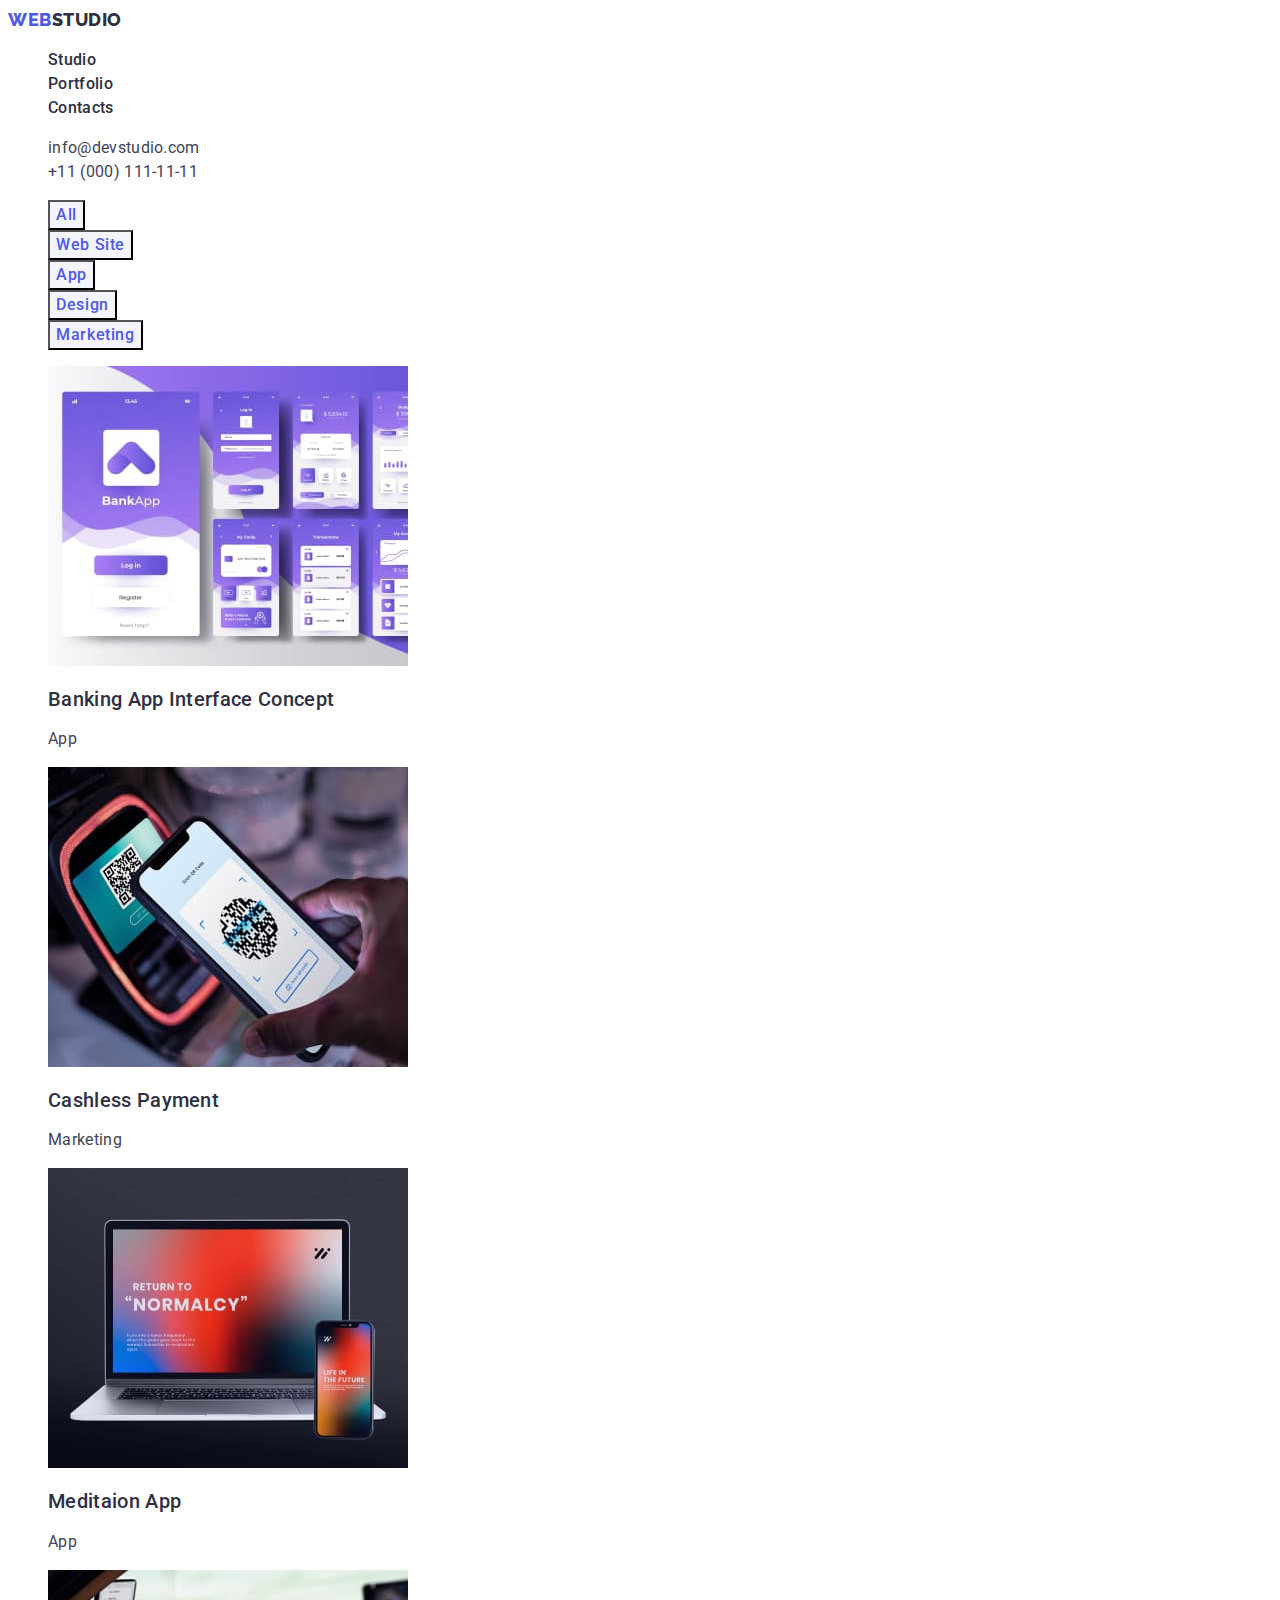
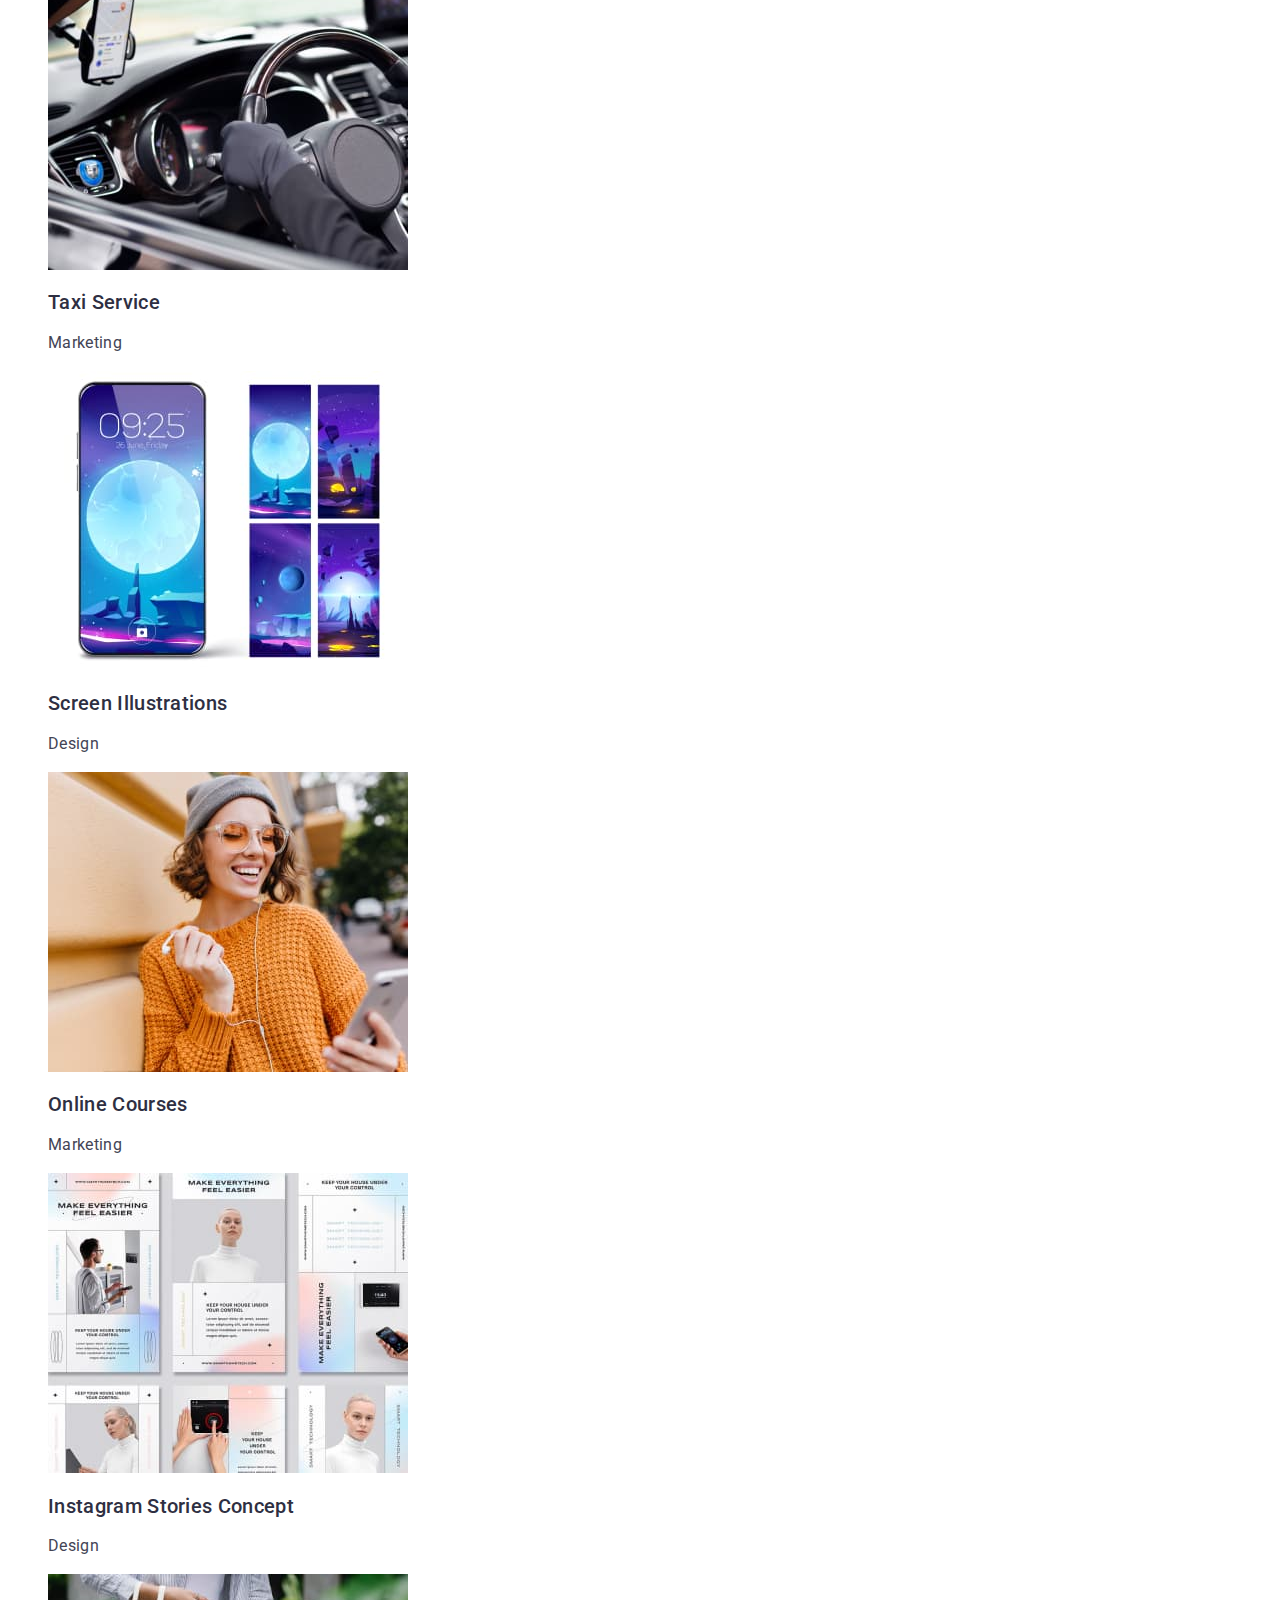
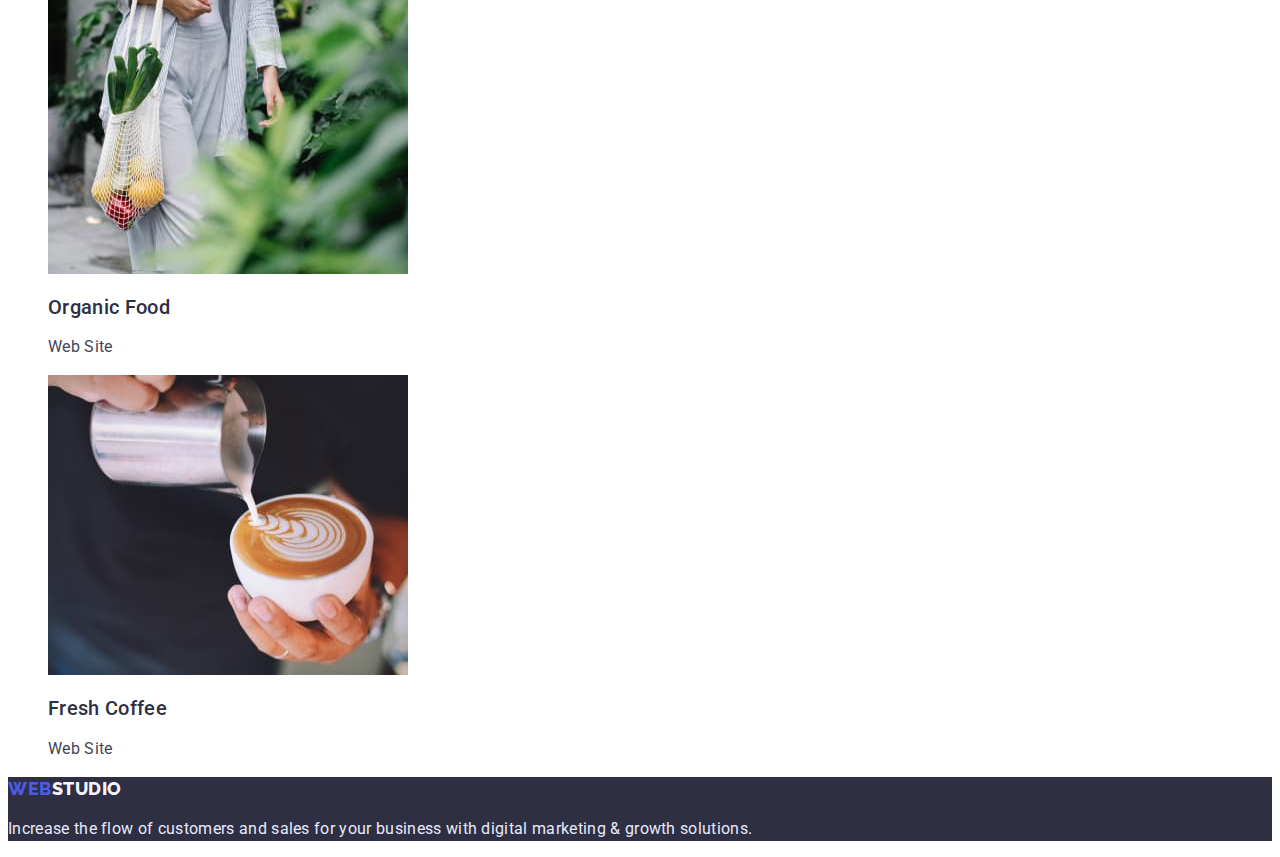
==== portfolio.html @ ab14de2b "Initial commit" ====
<!DOCTYPE html>
<html lang="en">
  <head>
    <meta charset="UTF-8" />
    <meta http-equiv="X-UA-Compatible" content="IE=edge" />
    <meta name="viewport" content="width=, initial-scale=1.0" />
    <title>Portfolio</title>
    <link rel="preconnect" href="https://fonts.googleapis.com" />
    <link rel="preconnect" href="https://fonts.gstatic.com" crossorigin />
    <link
      href="https://fonts.googleapis.com/css2?family=Raleway:wght@800&family=Roboto:wght@400;500;700;900&display=swap"
      rel="stylesheet"
    />
    <link rel="stylesheet" href="./css/styles.css" />
  </head>
  <body>
    <header>
      <nav>
        <a href="./index.html" class="logo"
          ><span class="logo-color"> Web</span>Studio
        </a>
        <ul>
          <li class="list"><a href="" class="link-navigation">Studio</a></li>
          <li class="list">
            <a href="./portfolio.html" class="link-navigation">Portfolio</a>
          </li>
          <li class="list"><a href="" class="link-navigation">Contacts</a></li>
        </ul>
      </nav>

      <address>
        <ul>
          <li class="list">
            <a href="mailto:info@devstudio.com" class="nav-adress"
              >info@devstudio.com</a
            >
          </li>
          <li class="list">
            <a href="tel:+110001111111" class="nav-adress"
              >+11 (000) 111-11-11</a
            >
          </li>
        </ul>
      </address>
    </header>
    <main>
      <section>
        <h1 class="hidden-header">Portfolio</h1>
        <ul>
          <li class="list">
            <button type="button" class="button-portfolio">All</button>
          </li>
          <li class="list">
            <button type="button" class="button-portfolio">Web Site</button>
          </li>
          <li class="list">
            <button type="button" class="button-portfolio">App</button>
          </li>
          <li class="list">
            <button type="button" class="button-portfolio">Design</button>
          </li>
          <li class="list">
            <button type="button" class="button-portfolio">Marketing</button>
          </li>
        </ul>
        <ul>
          <li class="list">
            <img
              src="./images/img8.jpg"
              alt="Banking App Interface Concept"
              width="360"
            />
            <h2 class="title-of-img-portfolio">
              Banking App Interface Concept
            </h2>
            <p class="paraghraph-text-portfolio">App</p>
          </li>
          <li class="list">
            <img src="./images/img9.jpg" alt="Cashless Payment" width="360" />
            <h2 class="title-of-img-portfolio">Cashless Payment</h2>
            <p class="paraghraph-text-portfolio">Marketing</p>
          </li>
          <li class="list">
            <img src="./images/img10.jpg" alt="Meditaion App" width="360" />
            <h2 class="title-of-img-portfolio">Meditaion App</h2>
            <p class="paraghraph-text-portfolio">App</p>
          </li>
          <li class="list">
            <img src="./images/img11.jpg" alt="Taxi Service" width="360" />
            <h2 class="title-of-img-portfolio">Taxi Service</h2>
            <p class="paraghraph-text-portfolio">Marketing</p>
          </li>
          <li class="list">
            <img
              src="./images/img12.jpg"
              alt="Screen Illustrations"
              width="360"
            />
            <h2 class="title-of-img-portfolio">Screen Illustrations</h2>
            <p class="paraghraph-text-portfolio">Design</p>
          </li>
          <li class="list">
            <img src="./images/img13.jpg" alt="Online Courses" width="360" />
            <h2 class="title-of-img-portfolio">Online Courses</h2>
            <p class="paraghraph-text-portfolio">Marketing</p>
          </li>
          <li class="list">
            <img
              src="./images/img14.jpg"
              alt="Instagram Stories Concept"
              width="360"
            />
            <h2 class="title-of-img-portfolio">Instagram Stories Concept</h2>
            <p class="paraghraph-text-portfolio">Design</p>
          </li>
          <li class="list">
            <img src="./images/img15.jpg" alt="Organic Food" width="360" />
            <h2 class="title-of-img-portfolio">Organic Food</h2>
            <p class="paraghraph-text-portfolio">Web Site</p>
          </li>
          <li class="list">
            <img src="./images/img16.jpg" alt="Fresh Coffee" width="360" />
            <h2 class="title-of-img-portfolio">Fresh Coffee</h2>
            <p class="paraghraph-text-portfolio">Web Site</p>
          </li>
        </ul>
      </section>
    </main>
    <footer class="footer">
      <a href="./index.html" class="logo-footer"
        ><span class="logo-color"> Web</span>Studio
      </a>
      <p class="text-footer">
        Increase the flow of customers and sales for your business with digital
        marketing & growth solutions.
      </p>
    </footer>
  </body>
</html>
---- css/styles.css ----
body {
  font-family: var(--main-font-family-for-site);
  letter-spacing: 0.02em;
  background: var(--title-hero-button);
}
/* Все цвета и шрифты сайта*/
:root {
  --main-color-background: #e5e5e5;
  --accent-text-color: #2e2f42;
  --accent-text-color-two: #4d5ae5;
  --color-of-paraghraphs: #434455;
  --title-hero-button: #ffffff;
  --not-white-color: #f4f4fd;
  --footer-text: #e7e9fc;
  --hover-focus-color: #404bbf;
  --main-font-family-for-site: Roboto, sans-serif;
  --font-family-for-logo: Raleway, sans-serif;
}
/*Для сброса*/
.list {
  list-style: none;
}
.hidden-header {
  position: absolute;
  width: 1px;
  height: 1px;
  margin: -1px;
  border: 0;
  padding: 0;
  white-space: nowrap;
  clip-path: inset(100%);
  clip: rect(0 0 0 0);
  overflow: hidden;
}
/* Logo*/
.logo {
  font-family: var(--font-family-for-logo);
  font-weight: 800;
  font-size: 18px;
  line-height: 1.33;
  letter-spacing: 0.03em;
  color: var(--accent-text-color);
  text-transform: uppercase;
  text-decoration: none;
}
.logo-color {
  color: var(--accent-text-color-two);
}
.logo-footer {
  text-transform: uppercase;
  font-family: var(--font-family-for-logo);
  font-weight: 800;
  font-size: 18px;
  line-height: 1.33;
  letter-spacing: 0.03em;
  text-decoration: none;
  color: var(--not-white-color);
}
/* Header*/
.link-navigation {
  text-decoration: none;
  font-weight: 500;
  font-size: 16px;
  line-height: 1.5;
  color: var(--accent-text-color);
}
.link-navigation:hover,
.link-navigation:focus,
.nav-adress:hover,
.nav-adress:focus {
  color: var(--hover-focus-color);
}
.nav-adress {
  text-decoration: none;
  font-size: 16px;
  line-height: 1.5;
  color: var(--color-of-paraghraphs);
  font-style: normal;
}
/*Секция герой*/
.hero-section {
  background-color: var(--accent-text-color);
}
.title-hero {
  font-size: 56px;
  line-height: 1.07;
  color: var(--title-hero-button);
}
.button-hero {
  background-color: var(--accent-text-color-two);
  color: var(--title-hero-button);
  font-weight: 500;
  font-size: 16px;
  line-height: 1.5;
  cursor: pointer;
  font-family: var(--main-font-family-for-site);
}
/* Секция our advantages*/
.title-our-advantages {
  color: var(--accent-text-color);
  font-weight: 500;
  font-size: 20px;
  line-height: 1.2;
}
.text-our-advantages {
  color: var(--color-of-paraghraphs);
  font-size: 16px;
  line-height: 1.5;
}

/*Секция What are we doing*/
.title-our-services {
  color: var(--accent-text-color);
  font-size: 36px;
  line-height: 1.11;
}
/*Секция Our Team*/
.section-our-team {
  background-color: var(--not-white-color);
}
.title-section-our-team {
  color: var(--accent-text-color);
  font-size: 36px;
  line-height: 1.11;
}
.images-our-team {
  background-color: var(--title-hero-button);
}
.names-of-our-team {
  color: var(--accent-text-color);
  font-weight: 500;
  font-size: 20px;
  line-height: 1.2;
}
.proffesionals-of-our-team {
  color: var(--color-of-paraghraphs);
  font-size: 16px;
  line-height: 1.5;
}
/*Футер*/
.footer {
  background-color: var(--accent-text-color);
}
.text-footer {
  font-size: 16px;
  line-height: 1.5;
  color: var(--footer-text);
}

/*Страница портфолио без хедера и футера*/
.button-portfolio {
  font-weight: 500;
  font-size: 16px;
  line-height: 1.5;
  color: var(--accent-text-color-two);
  background-color: var(--not-white-color);
  cursor: pointer;
  letter-spacing: 0.04em;
  font-family: var(--main-font-family-for-site);
}
.button-portfolio:hover,
.button-portfolio:focus {
  background-color: var(--hover-focus-color);
  color: var(--title-hero-button);
}
.title-of-img-portfolio {
  font-weight: 500;
  font-size: 20px;
  line-height: 1.2;
  color: var(--accent-text-color);
}
.paraghraph-text-portfolio {
  font-size: 16px;
  line-height: 1.5;
  color: var(--color-of-paraghraphs);
}
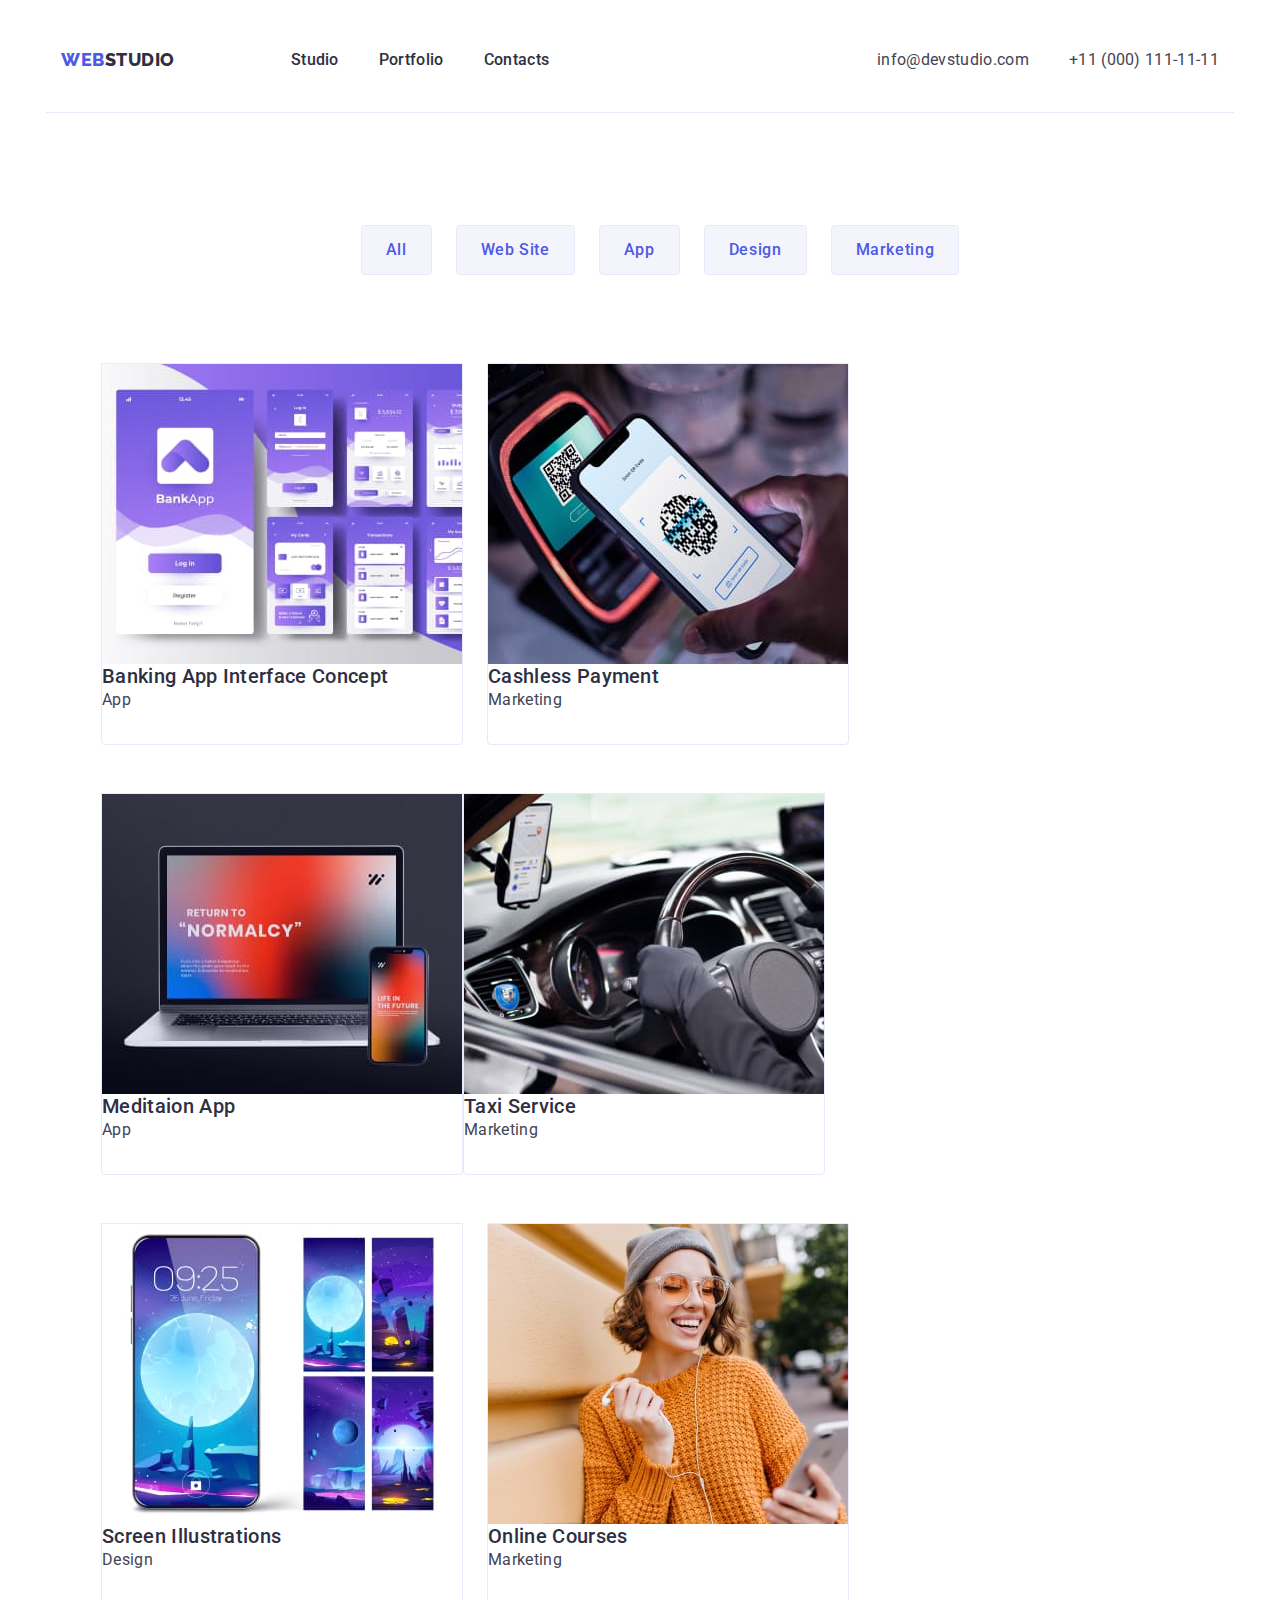
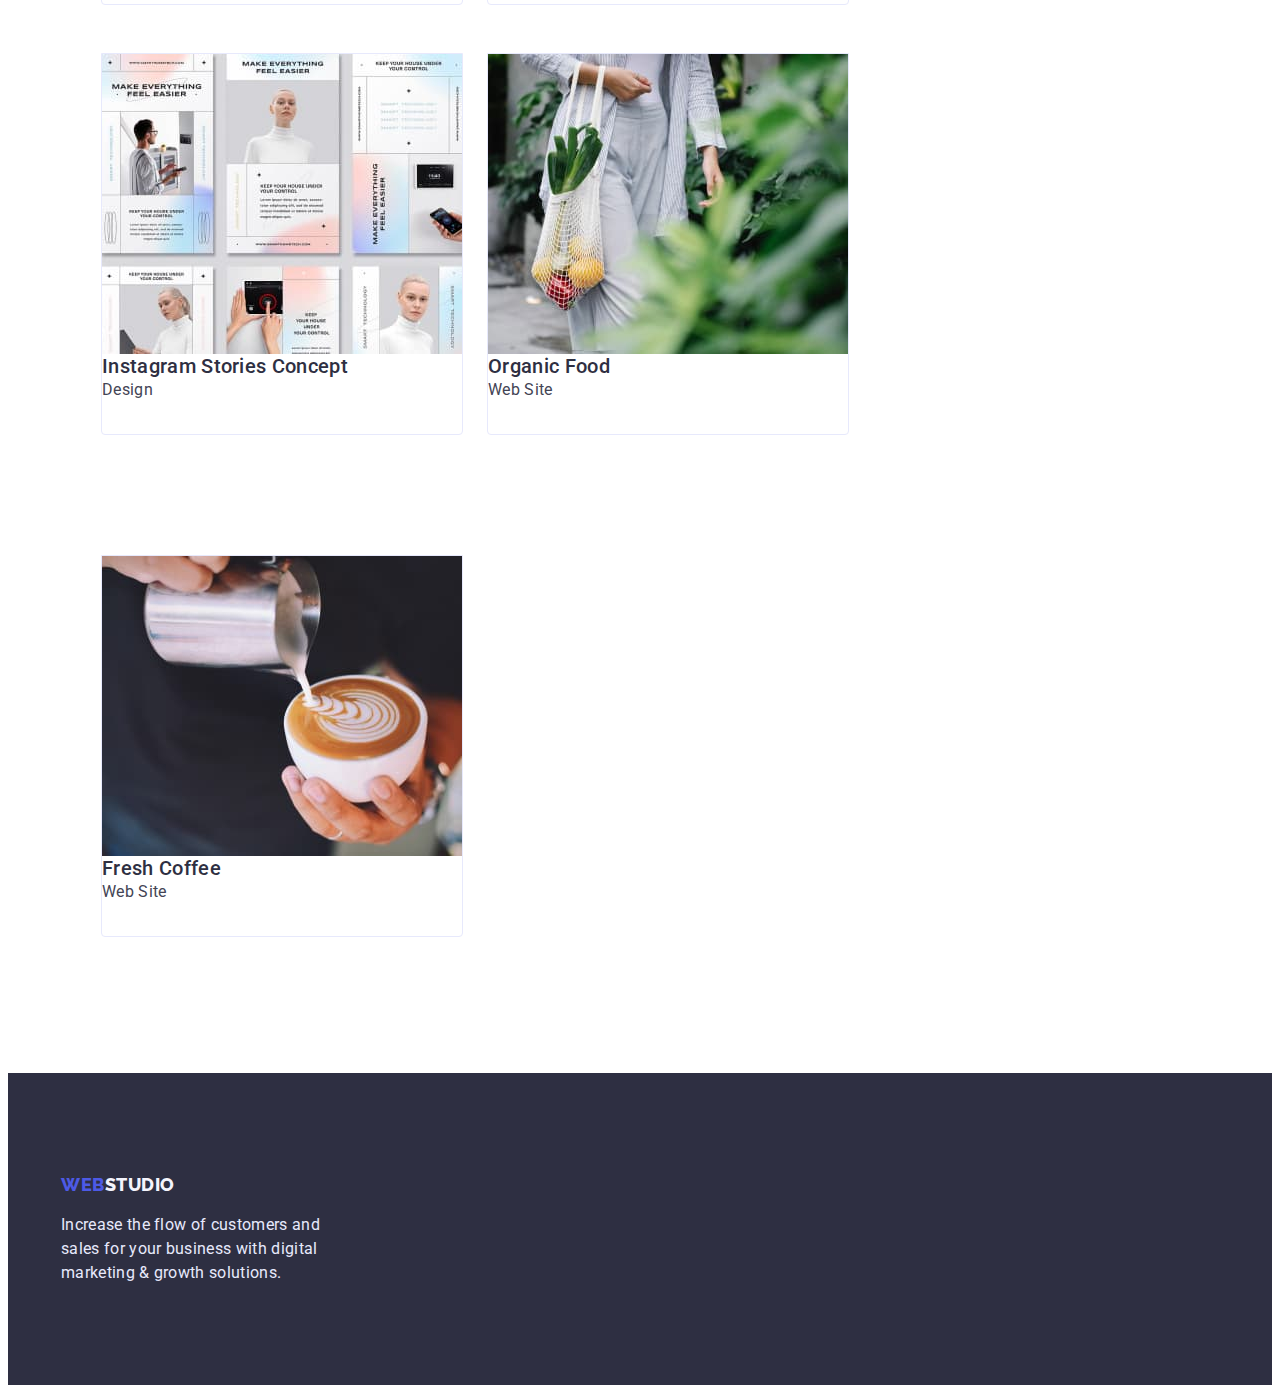
==== commit 288e7740: "осталось пофиксить страницу портфолио где фото" ====
--- a/portfolio.html
+++ b/portfolio.html
@@ -11,129 +11,144 @@
       href="https://fonts.googleapis.com/css2?family=Raleway:wght@800&family=Roboto:wght@400;500;700;900&display=swap"
       rel="stylesheet"
     />
+    <link
+      rel="stylesheet"
+      href="https://cdnjs.cloudflare.com/ajax/libs/modern-normalize/1.1.0/modern-normalize.min.css"
+      integrity="sha512-wpPYUAdjBVSE4KJnH1VR1HeZfpl1ub8YT/NKx4PuQ5NmX2tKuGu6U/JRp5y+Y8XG2tV+wKQpNHVUX03MfMFn9Q=="
+      crossorigin="anonymous"
+      referrerpolicy="no-referrer"
+    />
     <link rel="stylesheet" href="./css/styles.css" />
   </head>
   <body>
     <header>
-      <nav>
-        <a href="./index.html" class="logo"
-          ><span class="logo-color"> Web</span>Studio
-        </a>
-        <ul>
-          <li class="list"><a href="" class="link-navigation">Studio</a></li>
-          <li class="list">
-            <a href="./portfolio.html" class="link-navigation">Portfolio</a>
-          </li>
-          <li class="list"><a href="" class="link-navigation">Contacts</a></li>
-        </ul>
-      </nav>
+      <div class="container header-container">
+        <nav class="header-nav">
+          <a href="./index.html" class="logo"
+            ><span class="logo-color"> Web</span>Studio
+          </a>
+          <ul class="header-list">
+            <li class="list"><a href="" class="link-navigation">Studio</a></li>
+            <li class="list">
+              <a href="./portfolio.html" class="link-navigation">Portfolio</a>
+            </li>
+            <li class="list">
+              <a href="" class="link-navigation">Contacts</a>
+            </li>
+          </ul>
+        </nav>
 
-      <address>
-        <ul>
-          <li class="list">
-            <a href="mailto:info@devstudio.com" class="nav-adress"
-              >info@devstudio.com</a
-            >
-          </li>
-          <li class="list">
-            <a href="tel:+110001111111" class="nav-adress"
-              >+11 (000) 111-11-11</a
-            >
-          </li>
-        </ul>
-      </address>
+        <address>
+          <ul class="header-adress">
+            <li class="list">
+              <a href="mailto:info@devstudio.com" class="nav-adress"
+                >info@devstudio.com</a
+              >
+            </li>
+            <li class="list">
+              <a href="tel:+110001111111" class="nav-adress"
+                >+11 (000) 111-11-11</a
+              >
+            </li>
+          </ul>
+        </address>
+      </div>
     </header>
     <main>
       <section>
-        <h1 class="hidden-header">Portfolio</h1>
-        <ul>
-          <li class="list">
-            <button type="button" class="button-portfolio">All</button>
-          </li>
-          <li class="list">
-            <button type="button" class="button-portfolio">Web Site</button>
-          </li>
-          <li class="list">
-            <button type="button" class="button-portfolio">App</button>
-          </li>
-          <li class="list">
-            <button type="button" class="button-portfolio">Design</button>
-          </li>
-          <li class="list">
-            <button type="button" class="button-portfolio">Marketing</button>
-          </li>
-        </ul>
-        <ul>
-          <li class="list">
-            <img
-              src="./images/img8.jpg"
-              alt="Banking App Interface Concept"
-              width="360"
-            />
-            <h2 class="title-of-img-portfolio">
-              Banking App Interface Concept
-            </h2>
-            <p class="paraghraph-text-portfolio">App</p>
-          </li>
-          <li class="list">
-            <img src="./images/img9.jpg" alt="Cashless Payment" width="360" />
-            <h2 class="title-of-img-portfolio">Cashless Payment</h2>
-            <p class="paraghraph-text-portfolio">Marketing</p>
-          </li>
-          <li class="list">
-            <img src="./images/img10.jpg" alt="Meditaion App" width="360" />
-            <h2 class="title-of-img-portfolio">Meditaion App</h2>
-            <p class="paraghraph-text-portfolio">App</p>
-          </li>
-          <li class="list">
-            <img src="./images/img11.jpg" alt="Taxi Service" width="360" />
-            <h2 class="title-of-img-portfolio">Taxi Service</h2>
-            <p class="paraghraph-text-portfolio">Marketing</p>
-          </li>
-          <li class="list">
-            <img
-              src="./images/img12.jpg"
-              alt="Screen Illustrations"
-              width="360"
-            />
-            <h2 class="title-of-img-portfolio">Screen Illustrations</h2>
-            <p class="paraghraph-text-portfolio">Design</p>
-          </li>
-          <li class="list">
-            <img src="./images/img13.jpg" alt="Online Courses" width="360" />
-            <h2 class="title-of-img-portfolio">Online Courses</h2>
-            <p class="paraghraph-text-portfolio">Marketing</p>
-          </li>
-          <li class="list">
-            <img
-              src="./images/img14.jpg"
-              alt="Instagram Stories Concept"
-              width="360"
-            />
-            <h2 class="title-of-img-portfolio">Instagram Stories Concept</h2>
-            <p class="paraghraph-text-portfolio">Design</p>
-          </li>
-          <li class="list">
-            <img src="./images/img15.jpg" alt="Organic Food" width="360" />
-            <h2 class="title-of-img-portfolio">Organic Food</h2>
-            <p class="paraghraph-text-portfolio">Web Site</p>
-          </li>
-          <li class="list">
-            <img src="./images/img16.jpg" alt="Fresh Coffee" width="360" />
-            <h2 class="title-of-img-portfolio">Fresh Coffee</h2>
-            <p class="paraghraph-text-portfolio">Web Site</p>
-          </li>
-        </ul>
+        <div class="container">
+          <h1 class="hidden-header">Portfolio</h1>
+          <ul class="portfolio-button-list">
+            <li class="list button-portfolio-li">
+              <button type="button" class="button-portfolio">All</button>
+            </li>
+            <li class="list button-portfolio-li">
+              <button type="button" class="button-portfolio">Web Site</button>
+            </li>
+            <li class="list button-portfolio-li">
+              <button type="button" class="button-portfolio">App</button>
+            </li>
+            <li class="list button-portfolio-li">
+              <button type="button" class="button-portfolio">Design</button>
+            </li>
+            <li class="list button-portfolio-li">
+              <button type="button" class="button-portfolio">Marketing</button>
+            </li>
+          </ul>
+          <ul class="images-portfolio-list">
+            <li class="list portfolio-images-item">
+              <img
+                src="./images/img8.jpg"
+                alt="Banking App Interface Concept"
+                width="360"
+              />
+              <h2 class="title-of-img-portfolio">
+                Banking App Interface Concept
+              </h2>
+              <p class="paraghraph-text-portfolio">App</p>
+            </li>
+            <li class="list portfolio-images-item">
+              <img src="./images/img9.jpg" alt="Cashless Payment" width="360" />
+              <h2 class="title-of-img-portfolio">Cashless Payment</h2>
+              <p class="paraghraph-text-portfolio">Marketing</p>
+            </li>
+            <li class="list portfolio-images-item">
+              <img src="./images/img10.jpg" alt="Meditaion App" width="360" />
+              <h2 class="title-of-img-portfolio">Meditaion App</h2>
+              <p class="paraghraph-text-portfolio">App</p>
+            </li>
+            <li class="list portfolio-images-item">
+              <img src="./images/img11.jpg" alt="Taxi Service" width="360" />
+              <h2 class="title-of-img-portfolio">Taxi Service</h2>
+              <p class="paraghraph-text-portfolio">Marketing</p>
+            </li>
+            <li class="list portfolio-images-item">
+              <img
+                src="./images/img12.jpg"
+                alt="Screen Illustrations"
+                width="360"
+              />
+              <h2 class="title-of-img-portfolio">Screen Illustrations</h2>
+              <p class="paraghraph-text-portfolio">Design</p>
+            </li>
+            <li class="list portfolio-images-item">
+              <img src="./images/img13.jpg" alt="Online Courses" width="360" />
+              <h2 class="title-of-img-portfolio">Online Courses</h2>
+              <p class="paraghraph-text-portfolio">Marketing</p>
+            </li>
+            <li class="list portfolio-images-item">
+              <img
+                src="./images/img14.jpg"
+                alt="Instagram Stories Concept"
+                width="360"
+              />
+              <h2 class="title-of-img-portfolio">Instagram Stories Concept</h2>
+              <p class="paraghraph-text-portfolio">Design</p>
+            </li>
+            <li class="list portfolio-images-item">
+              <img src="./images/img15.jpg" alt="Organic Food" width="360" />
+              <h2 class="title-of-img-portfolio">Organic Food</h2>
+              <p class="paraghraph-text-portfolio">Web Site</p>
+            </li>
+            <li class="list portfolio-images-item">
+              <img src="./images/img16.jpg" alt="Fresh Coffee" width="360" />
+              <h2 class="title-of-img-portfolio">Fresh Coffee</h2>
+              <p class="paraghraph-text-portfolio">Web Site</p>
+            </li>
+          </ul>
+        </div>
       </section>
     </main>
     <footer class="footer">
-      <a href="./index.html" class="logo-footer"
-        ><span class="logo-color"> Web</span>Studio
-      </a>
-      <p class="text-footer">
-        Increase the flow of customers and sales for your business with digital
-        marketing & growth solutions.
-      </p>
+      <div class="container footer-container">
+        <a href="./index.html" class="logo-footer"
+          ><span class="logo-color"> Web</span>Studio
+        </a>
+        <p class="text-footer">
+          Increase the flow of customers and sales for your business with
+          digital marketing & growth solutions.
+        </p>
+      </div>
     </footer>
   </body>
 </html>
--- a/css/styles.css
+++ b/css/styles.css
@@ -2,6 +2,17 @@
   font-family: var(--main-font-family-for-site);
   letter-spacing: 0.02em;
   background: var(--title-hero-button);
+}
+.container {
+  width: 1158px;
+  margin: 0 auto;
+  padding-left: 15px;
+  padding-right: 15px;
+}
+img {
+  display: block;
+  max-width: 100%;
+  height: auto;
 }
 /* Все цвета и шрифты сайта*/
 :root {
@@ -32,6 +43,19 @@
   clip: rect(0 0 0 0);
   overflow: hidden;
 }
+h1,
+h2,
+h3,
+h4,
+h5,
+h6,
+p {
+  margin: 0;
+}
+ul {
+  margin: o;
+  padding: o;
+}
 /* Logo*/
 .logo {
   font-family: var(--font-family-for-logo);
@@ -42,6 +66,8 @@
   color: var(--accent-text-color);
   text-transform: uppercase;
   text-decoration: none;
+  display: flex;
+  margin-right: 76px;
 }
 .logo-color {
   color: var(--accent-text-color-two);
@@ -55,6 +81,7 @@
   letter-spacing: 0.03em;
   text-decoration: none;
   color: var(--not-white-color);
+  padding-right: auto;
 }
 /* Header*/
 .link-navigation {
@@ -77,14 +104,44 @@
   color: var(--color-of-paraghraphs);
   font-style: normal;
 }
+.header-container {
+  display: flex;
+  align-items: center;
+  justify-content: space-between;
+  padding-top: 24px;
+  padding-bottom: 24px;
+  border-bottom: 1px solid #e7e9fc;
+}
+.header-nav {
+  display: flex;
+  align-items: center;
+}
+.header-list {
+  display: flex;
+  align-items: center;
+  gap: 40px;
+}
+.header-adress {
+  display: flex;
+  margin-right: auto;
+  gap: 40px;
+}
 /*Секция герой*/
 .hero-section {
   background-color: var(--accent-text-color);
+  padding-top: 188px;
+  padding-bottom: 188px;
+  text-align: center;
 }
 .title-hero {
+  max-width: 496px;
   font-size: 56px;
   line-height: 1.07;
   color: var(--title-hero-button);
+  margin-left: auto;
+  margin-right: auto;
+  text-align: center;
+  padding-bottom: 48px;
 }
 .button-hero {
   background-color: var(--accent-text-color-two);
@@ -94,34 +151,65 @@
   line-height: 1.5;
   cursor: pointer;
   font-family: var(--main-font-family-for-site);
-}
+  display: block;
+  margin: 0 auto 48px auto;
+  padding: 16px 32px;
+  border-radius: 4px;
+}
+
 /* Секция our advantages*/
 .title-our-advantages {
   color: var(--accent-text-color);
   font-weight: 500;
   font-size: 20px;
   line-height: 1.2;
+  padding-bottom: 8px;
 }
 .text-our-advantages {
   color: var(--color-of-paraghraphs);
   font-size: 16px;
   line-height: 1.5;
-}
-
+  width: 264px;
+  height: 72px;
+}
+.advantages-container {
+  display: flex;
+  padding-top: 120px;
+  padding-bottom: 120px;
+}
+.advantages-list {
+  display: flex;
+  gap: 24px;
+}
 /*Секция What are we doing*/
 .title-our-services {
   color: var(--accent-text-color);
   font-size: 36px;
   line-height: 1.11;
+  margin-left: auto;
+  margin-right: auto;
+  text-align: center;
+  padding-bottom: 72px;
+}
+.our-services-container {
+  padding-bottom: 120px;
+}
+.list-ourservices {
+  display: flex;
+  gap: 24px;
 }
 /*Секция Our Team*/
 .section-our-team {
   background-color: var(--not-white-color);
+  padding-bottom: 120px;
 }
 .title-section-our-team {
   color: var(--accent-text-color);
   font-size: 36px;
   line-height: 1.11;
+  text-align: center;
+  padding-top: 120px;
+  padding-bottom: 72px;
 }
 .images-our-team {
   background-color: var(--title-hero-button);
@@ -131,11 +219,24 @@
   font-weight: 500;
   font-size: 20px;
   line-height: 1.2;
+  text-align: center;
+  padding-top: 32px;
+  padding-bottom: 8px;
 }
 .proffesionals-of-our-team {
   color: var(--color-of-paraghraphs);
   font-size: 16px;
   line-height: 1.5;
+  text-align: center;
+}
+.our-team-list {
+  display: flex;
+  gap: 24px;
+}
+.images-our-team {
+  padding-bottom: 32px;
+  border: 1px solid #e7e9fc;
+  border-radius: 0px 0px 4px 4px;
 }
 /*Футер*/
 .footer {
@@ -145,8 +246,14 @@
   font-size: 16px;
   line-height: 1.5;
   color: var(--footer-text);
-}
-
+  width: 264px;
+  height: 72px;
+  padding-top: 16px;
+}
+.footer-container {
+  padding-top: 100px;
+  padding-bottom: 100px;
+}
 /*Страница портфолио без хедера и футера*/
 .button-portfolio {
   font-weight: 500;
@@ -157,6 +264,16 @@
   cursor: pointer;
   letter-spacing: 0.04em;
   font-family: var(--main-font-family-for-site);
+  border: 1px solid #e7e9fc;
+  border-radius: 4px;
+  padding: 12px 24px 12px 24px;
+}
+.portfolio-button-list {
+  display: flex;
+  gap: 24px;
+  justify-content: center;
+  padding-top: 96px;
+  padding-bottom: 72px;
 }
 .button-portfolio:hover,
 .button-portfolio:focus {
@@ -174,3 +291,26 @@
   line-height: 1.5;
   color: var(--color-of-paraghraphs);
 }
+.images-portfolio-list {
+  display: flex;
+  flex-wrap: wrap;
+}
+.portfolio-images-item {
+  width: 360px;
+  margin-right: 24px;
+  margin-bottom: 48px;
+  border: 1px solid #e7e9fc;
+  border-radius: 0px 0px 4px 4px;
+  padding-bottom: 32px;
+}
+.portfolio-images-item:nth-child(3n) {
+  margin-right: 0px;
+}
+.portfolio-images-item:nth-last-child(-n + 3) {
+  margin-bottom: 120px;
+}
+
+.img-container-portfolio {
+  display: flex;
+  flex-wrap: wrap;
+}
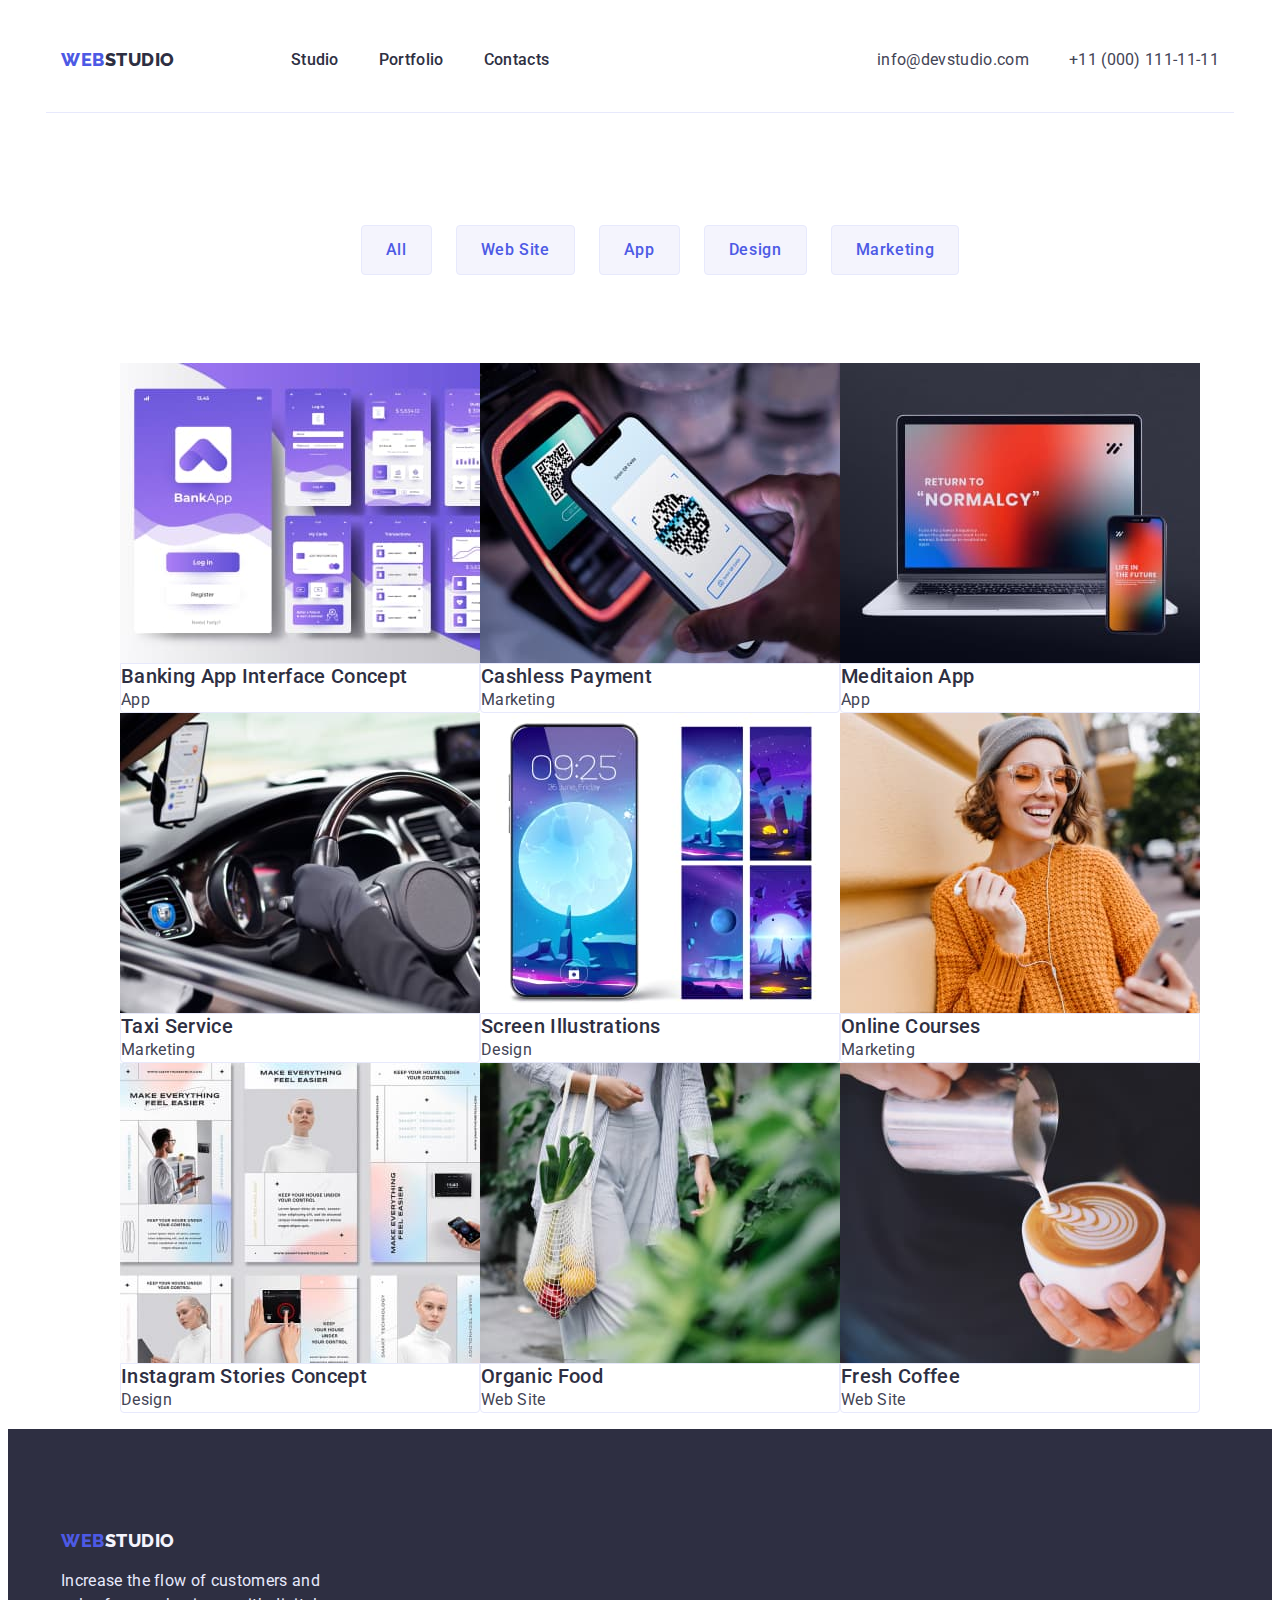
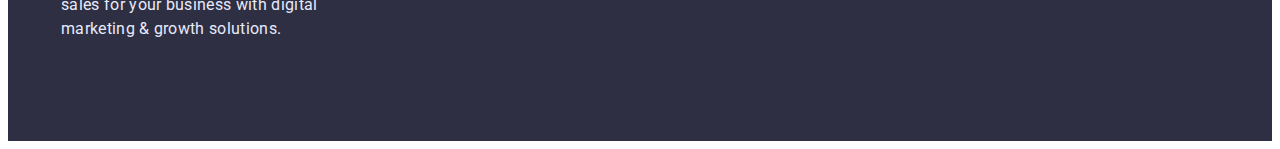
==== commit 3904284e: "пофиксить картинки" ====
--- a/portfolio.html
+++ b/portfolio.html
@@ -82,25 +82,33 @@
                 alt="Banking App Interface Concept"
                 width="360"
               />
-              <h2 class="title-of-img-portfolio">
-                Banking App Interface Concept
-              </h2>
-              <p class="paraghraph-text-portfolio">App</p>
+              <div class="text-portfolio-box">
+                <h2 class="title-of-img-portfolio">
+                  Banking App Interface Concept
+                </h2>
+                <p class="paraghraph-text-portfolio">App</p>
+              </div>
             </li>
             <li class="list portfolio-images-item">
               <img src="./images/img9.jpg" alt="Cashless Payment" width="360" />
-              <h2 class="title-of-img-portfolio">Cashless Payment</h2>
-              <p class="paraghraph-text-portfolio">Marketing</p>
+              <div class="text-portfolio-box">
+                <h2 class="title-of-img-portfolio">Cashless Payment</h2>
+                <p class="paraghraph-text-portfolio">Marketing</p>
+              </div>
             </li>
             <li class="list portfolio-images-item">
               <img src="./images/img10.jpg" alt="Meditaion App" width="360" />
-              <h2 class="title-of-img-portfolio">Meditaion App</h2>
-              <p class="paraghraph-text-portfolio">App</p>
+              <div class="text-portfolio-box">
+                <h2 class="title-of-img-portfolio">Meditaion App</h2>
+                <p class="paraghraph-text-portfolio">App</p>
+              </div>
             </li>
             <li class="list portfolio-images-item">
               <img src="./images/img11.jpg" alt="Taxi Service" width="360" />
-              <h2 class="title-of-img-portfolio">Taxi Service</h2>
-              <p class="paraghraph-text-portfolio">Marketing</p>
+              <div class="text-portfolio-box">
+                <h2 class="title-of-img-portfolio">Taxi Service</h2>
+                <p class="paraghraph-text-portfolio">Marketing</p>
+              </div>
             </li>
             <li class="list portfolio-images-item">
               <img
@@ -108,13 +116,17 @@
                 alt="Screen Illustrations"
                 width="360"
               />
-              <h2 class="title-of-img-portfolio">Screen Illustrations</h2>
-              <p class="paraghraph-text-portfolio">Design</p>
+              <div class="text-portfolio-box">
+                <h2 class="title-of-img-portfolio">Screen Illustrations</h2>
+                <p class="paraghraph-text-portfolio">Design</p>
+              </div>
             </li>
             <li class="list portfolio-images-item">
               <img src="./images/img13.jpg" alt="Online Courses" width="360" />
-              <h2 class="title-of-img-portfolio">Online Courses</h2>
-              <p class="paraghraph-text-portfolio">Marketing</p>
+              <div class="text-portfolio-box">
+                <h2 class="title-of-img-portfolio">Online Courses</h2>
+                <p class="paraghraph-text-portfolio">Marketing</p>
+              </div>
             </li>
             <li class="list portfolio-images-item">
               <img
@@ -122,18 +134,26 @@
                 alt="Instagram Stories Concept"
                 width="360"
               />
-              <h2 class="title-of-img-portfolio">Instagram Stories Concept</h2>
-              <p class="paraghraph-text-portfolio">Design</p>
+              <div class="text-portfolio-box">
+                <h2 class="title-of-img-portfolio">
+                  Instagram Stories Concept
+                </h2>
+                <p class="paraghraph-text-portfolio">Design</p>
+              </div>
             </li>
             <li class="list portfolio-images-item">
               <img src="./images/img15.jpg" alt="Organic Food" width="360" />
-              <h2 class="title-of-img-portfolio">Organic Food</h2>
-              <p class="paraghraph-text-portfolio">Web Site</p>
+              <div class="text-portfolio-box">
+                <h2 class="title-of-img-portfolio">Organic Food</h2>
+                <p class="paraghraph-text-portfolio">Web Site</p>
+              </div>
             </li>
             <li class="list portfolio-images-item">
               <img src="./images/img16.jpg" alt="Fresh Coffee" width="360" />
-              <h2 class="title-of-img-portfolio">Fresh Coffee</h2>
-              <p class="paraghraph-text-portfolio">Web Site</p>
+              <div class="text-portfolio-box">
+                <h2 class="title-of-img-portfolio">Fresh Coffee</h2>
+                <p class="paraghraph-text-portfolio">Web Site</p>
+              </div>
             </li>
           </ul>
         </div>
--- a/css/styles.css
+++ b/css/styles.css
@@ -294,23 +294,17 @@
 .images-portfolio-list {
   display: flex;
   flex-wrap: wrap;
-}
-.portfolio-images-item {
-  width: 360px;
-  margin-right: 24px;
-  margin-bottom: 48px;
+  margin-left: 0;
+  justify-content: center;
+}
+
+.button-portfolio-li {
+  gap: 24px;
+  flex-basis: calk((100%-48px)/3);
+}
+.img-container-portfolio {
+}
+.text-portfolio-box {
   border: 1px solid #e7e9fc;
   border-radius: 0px 0px 4px 4px;
-  padding-bottom: 32px;
-}
-.portfolio-images-item:nth-child(3n) {
-  margin-right: 0px;
-}
-.portfolio-images-item:nth-last-child(-n + 3) {
-  margin-bottom: 120px;
-}
-
-.img-container-portfolio {
-  display: flex;
-  flex-wrap: wrap;
-}
+}
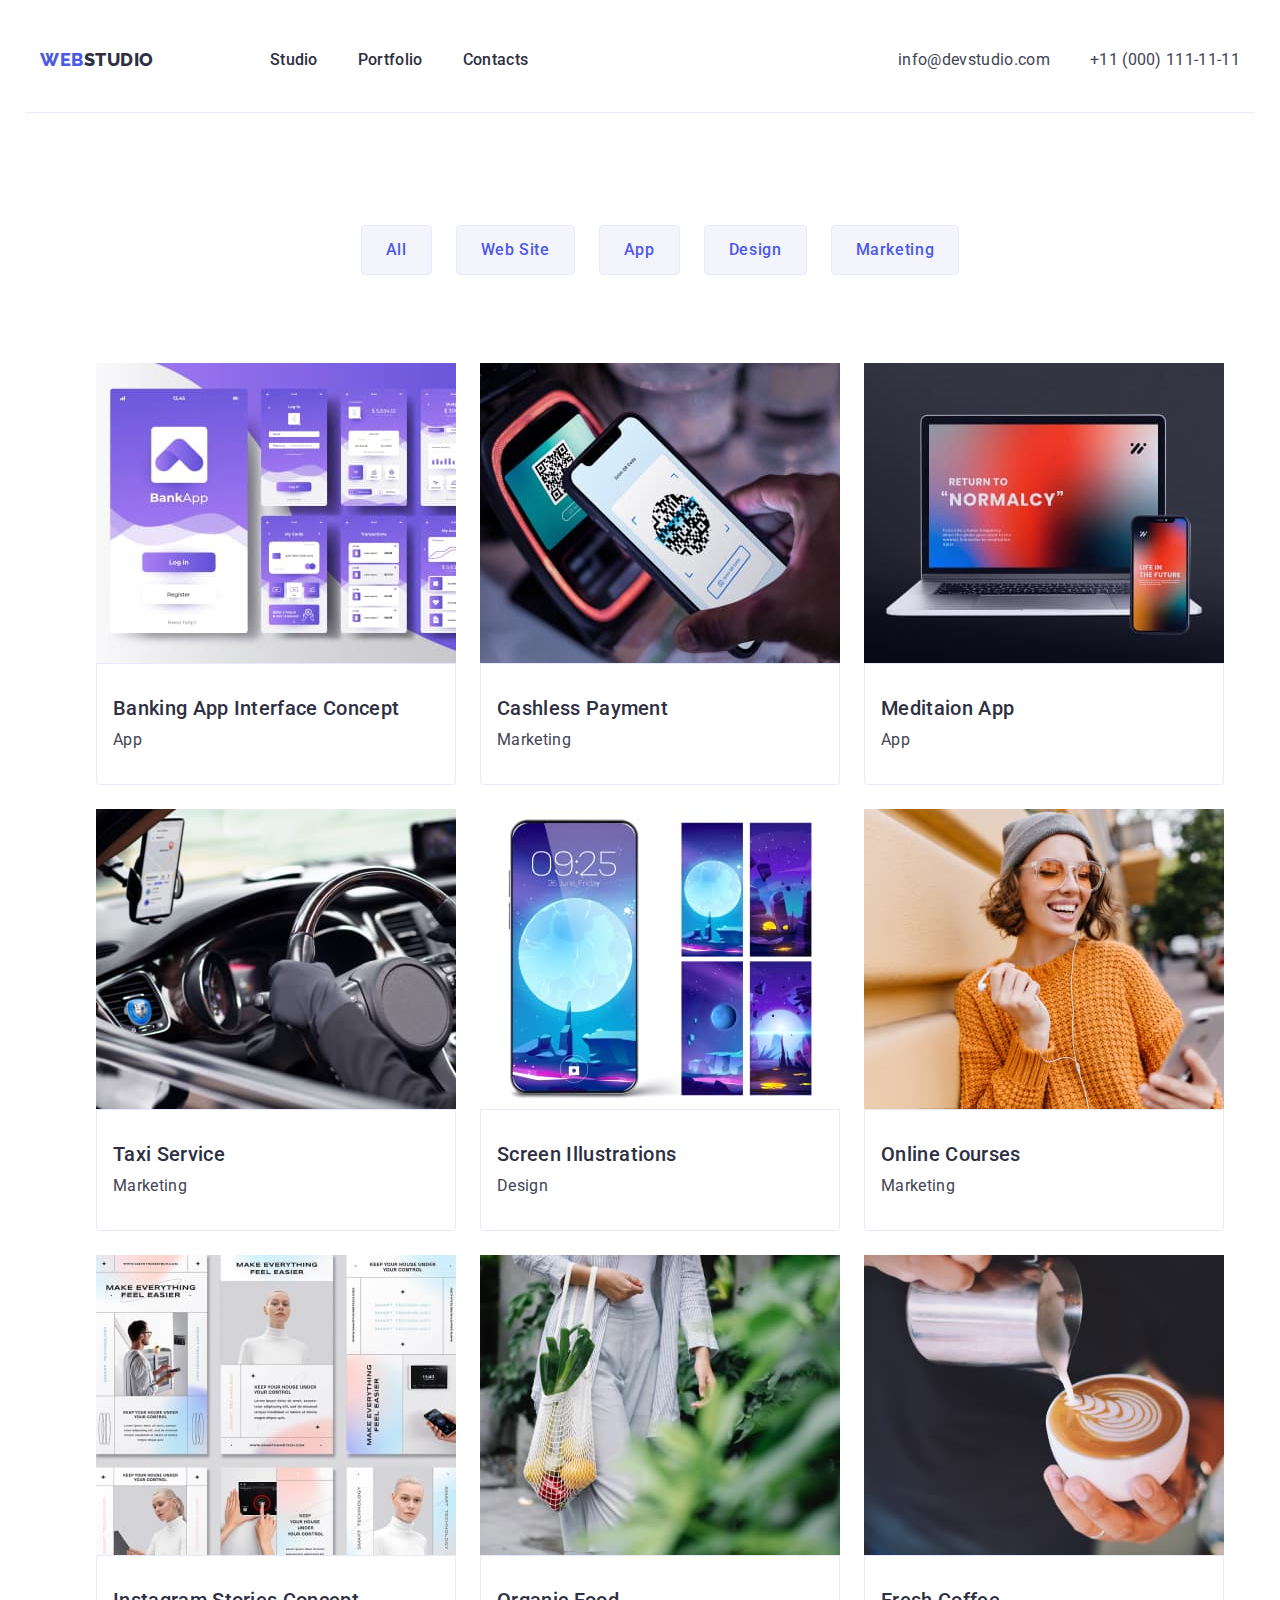
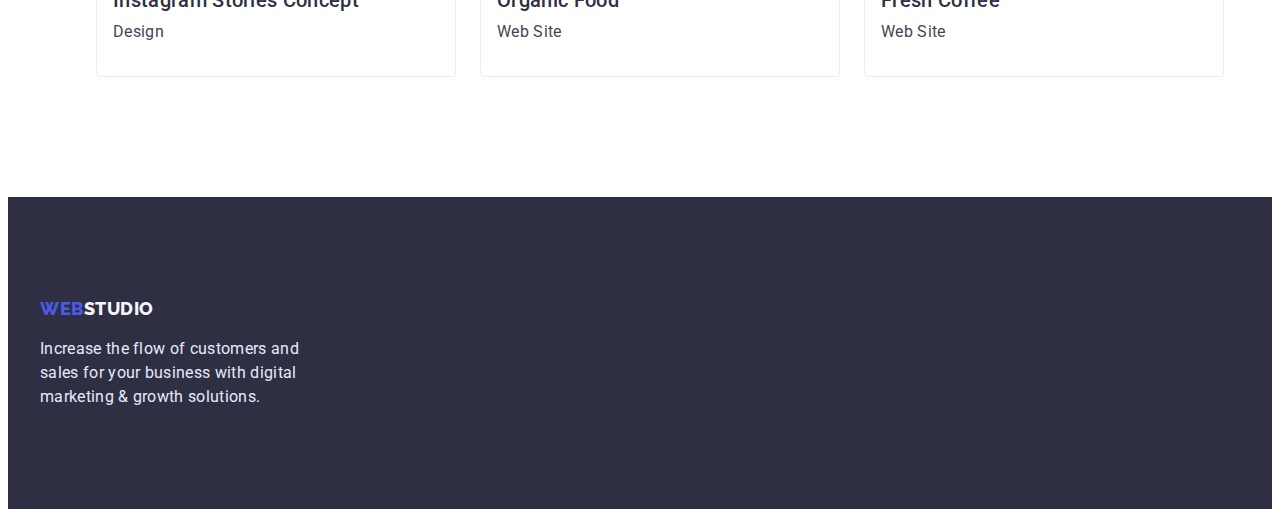
==== commit bc8f913c: "правки" ====
--- a/portfolio.html
+++ b/portfolio.html
@@ -55,7 +55,7 @@
       </div>
     </header>
     <main>
-      <section>
+      <section class="section-portfolio">
         <div class="container">
           <h1 class="hidden-header">Portfolio</h1>
           <ul class="portfolio-button-list">
--- a/css/styles.css
+++ b/css/styles.css
@@ -4,7 +4,7 @@
   background: var(--title-hero-button);
 }
 .container {
-  width: 1158px;
+  width: 1200px;
   margin: 0 auto;
   padding-left: 15px;
   padding-right: 15px;
@@ -285,26 +285,31 @@
   font-size: 20px;
   line-height: 1.2;
   color: var(--accent-text-color);
+  padding: 32px 54px 8px 16px;
 }
 .paraghraph-text-portfolio {
   font-size: 16px;
   line-height: 1.5;
   color: var(--color-of-paraghraphs);
+  padding-left: 16px;
+  padding-bottom: 32px;
 }
 .images-portfolio-list {
   display: flex;
   flex-wrap: wrap;
   margin-left: 0;
+  margin-right: 0;
   justify-content: center;
+  gap: 24px;
 }
 
 .button-portfolio-li {
-  gap: 24px;
   flex-basis: calk((100%-48px)/3);
-}
-.img-container-portfolio {
 }
 .text-portfolio-box {
   border: 1px solid #e7e9fc;
   border-radius: 0px 0px 4px 4px;
 }
+.section-portfolio {
+  margin-bottom: 120px;
+}
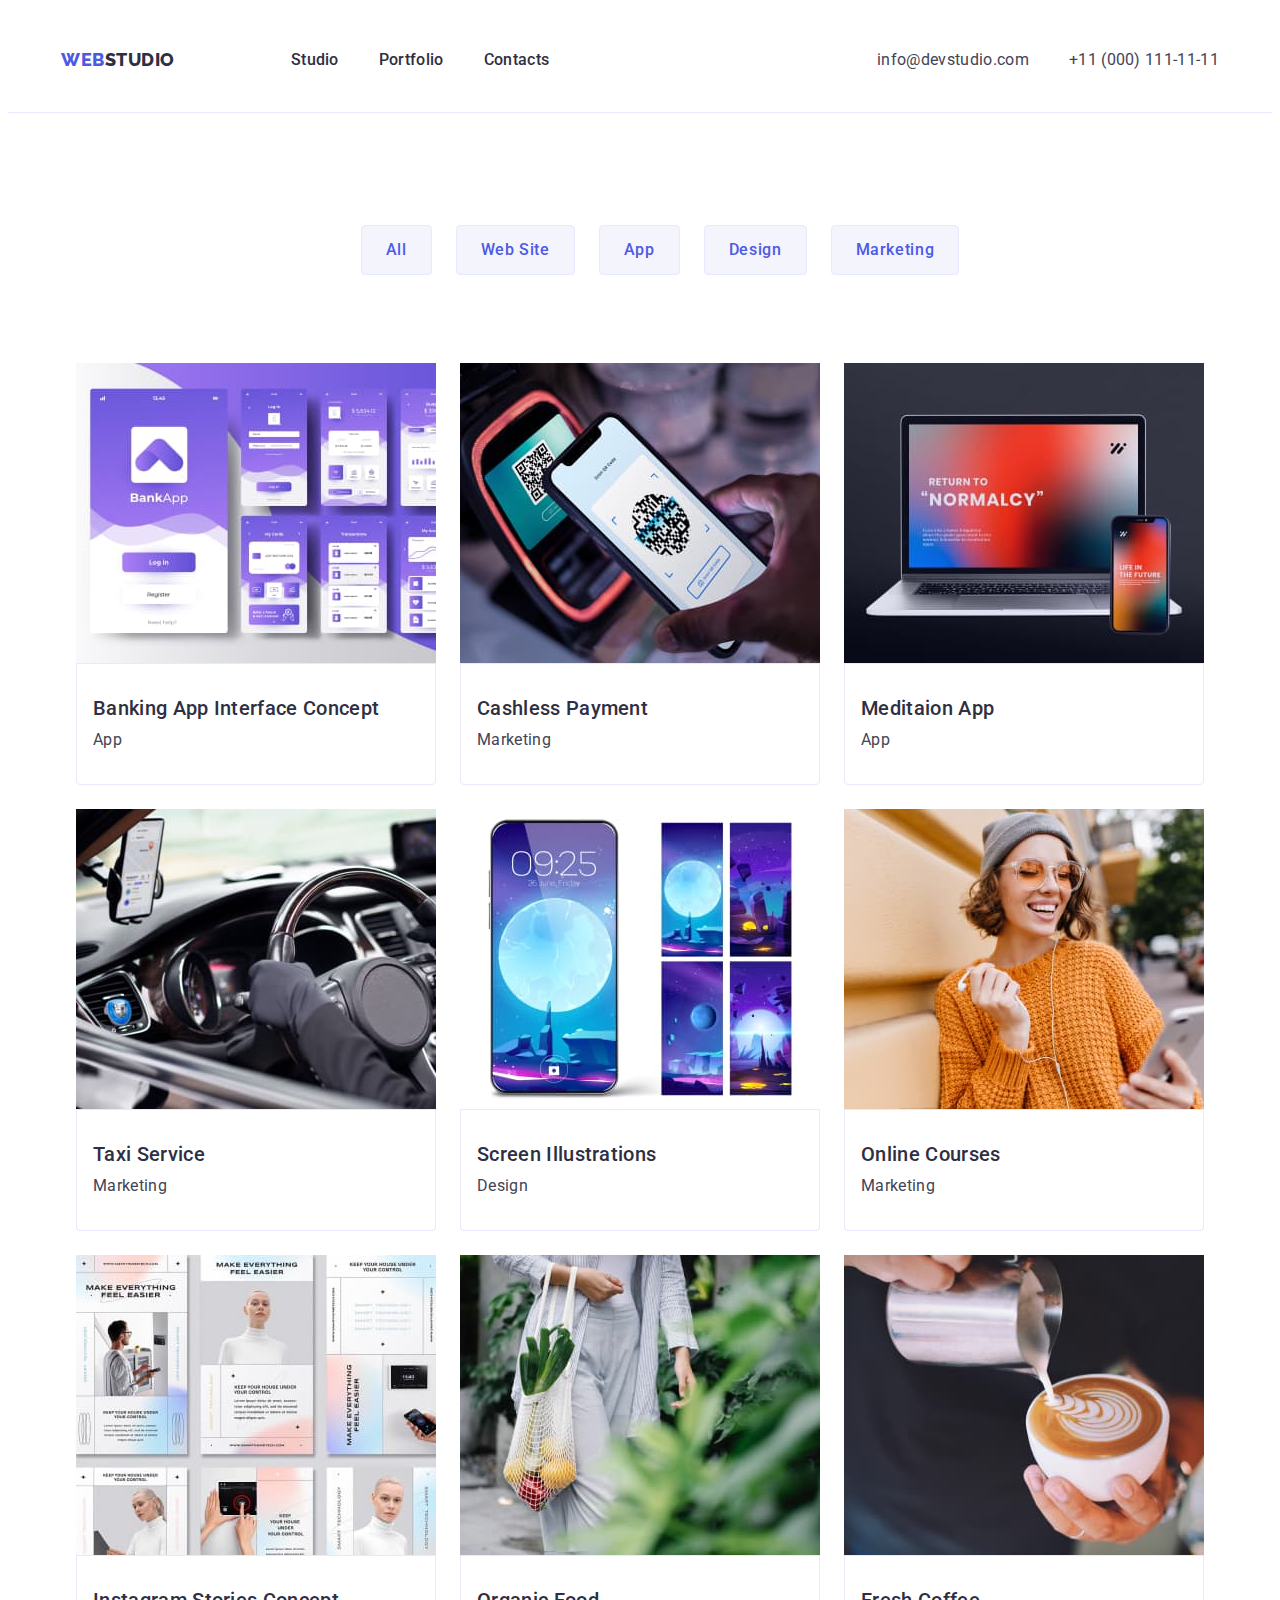
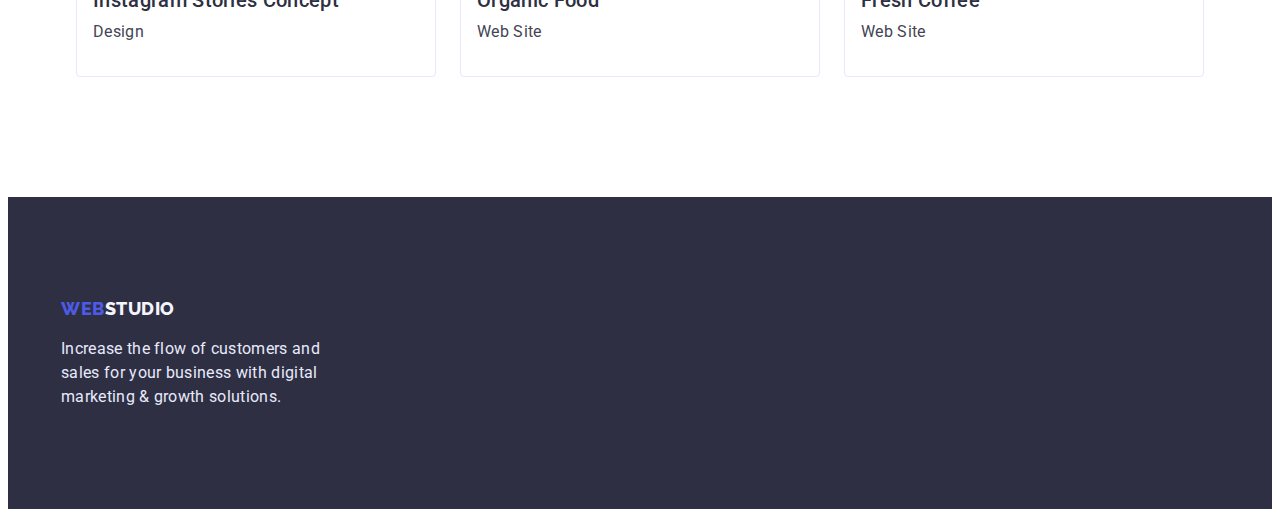
==== commit c972dd5e: "зміни" ====
--- a/portfolio.html
+++ b/portfolio.html
@@ -21,7 +21,7 @@
     <link rel="stylesheet" href="./css/styles.css" />
   </head>
   <body>
-    <header>
+    <header class="header">
       <div class="container header-container">
         <nav class="header-nav">
           <a href="./index.html" class="logo"
--- a/css/styles.css
+++ b/css/styles.css
@@ -4,7 +4,7 @@
   background: var(--title-hero-button);
 }
 .container {
-  width: 1200px;
+  width: 1158px;
   margin: 0 auto;
   padding-left: 15px;
   padding-right: 15px;
@@ -110,6 +110,8 @@
   justify-content: space-between;
   padding-top: 24px;
   padding-bottom: 24px;
+}
+.header {
   border-bottom: 1px solid #e7e9fc;
 }
 .header-nav {
@@ -297,7 +299,7 @@
 .images-portfolio-list {
   display: flex;
   flex-wrap: wrap;
-  margin-left: 0;
+  padding-left: 0;
   margin-right: 0;
   justify-content: center;
   gap: 24px;
